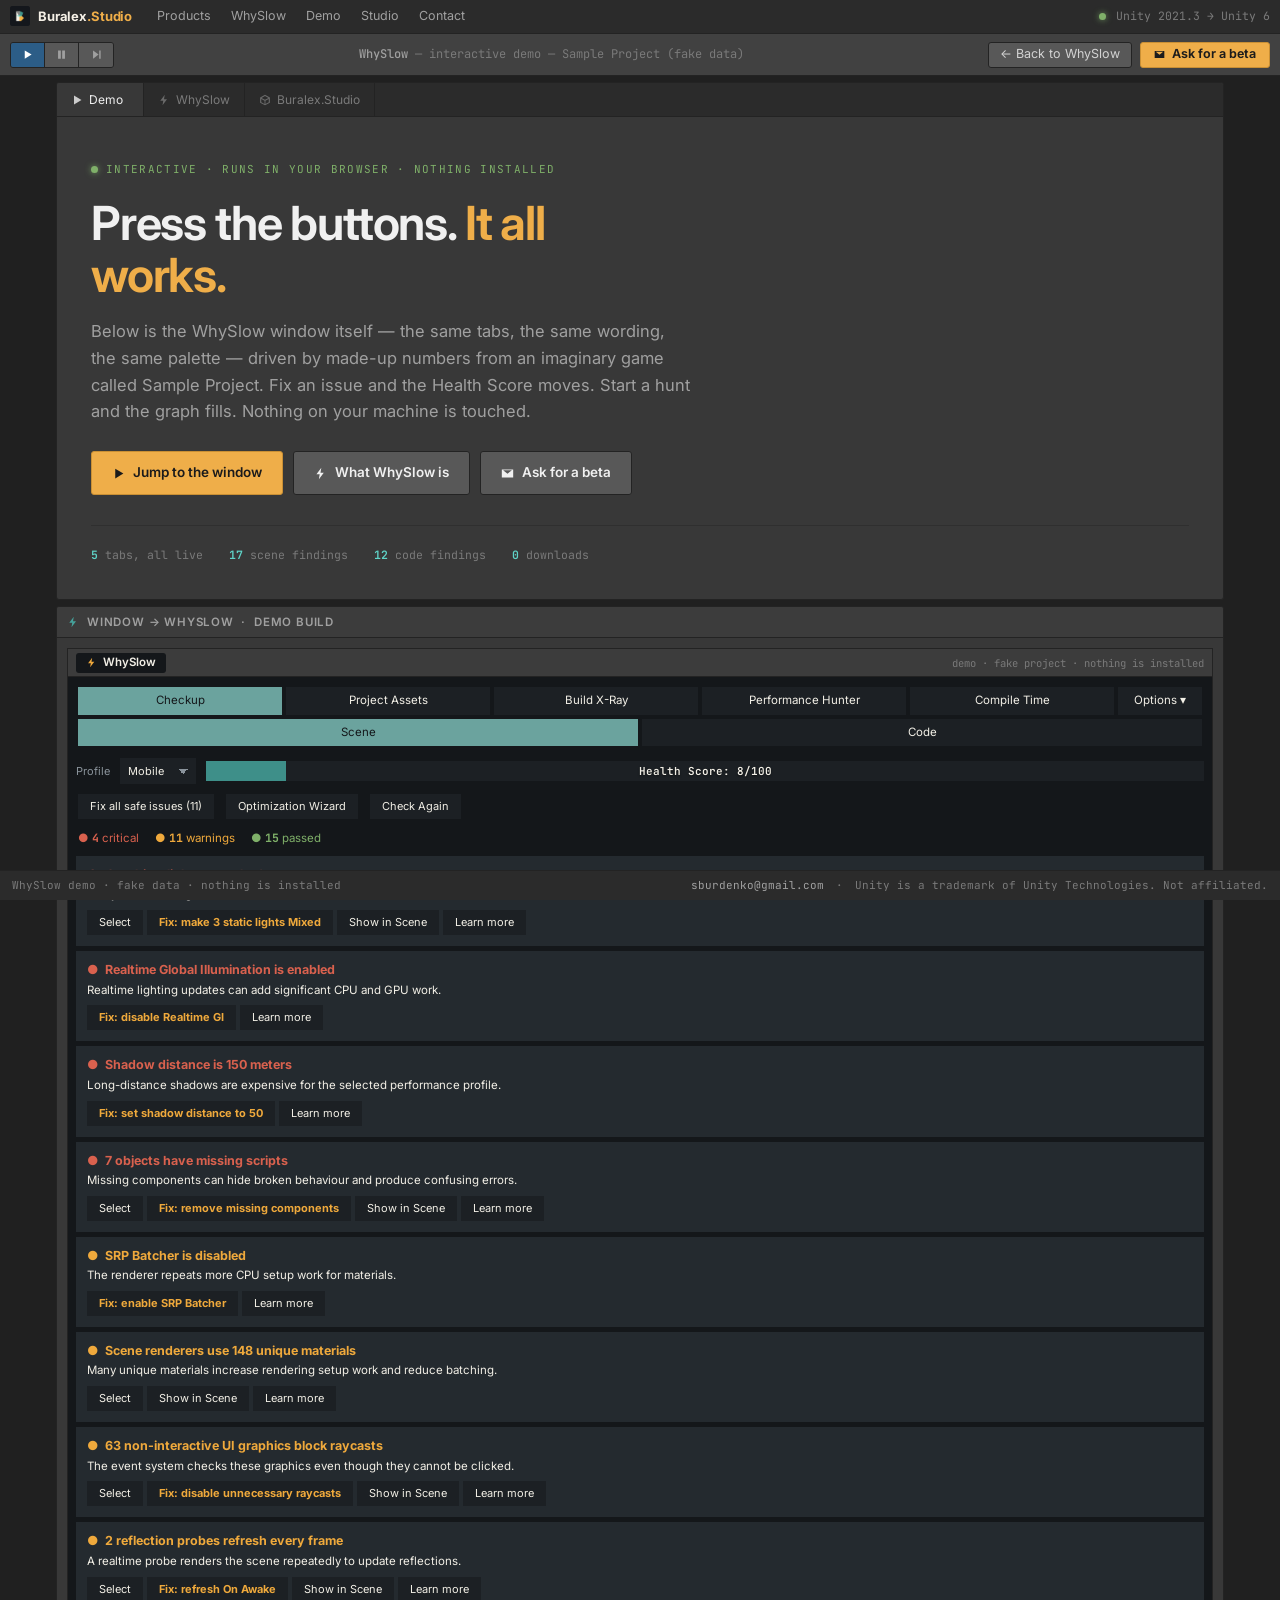
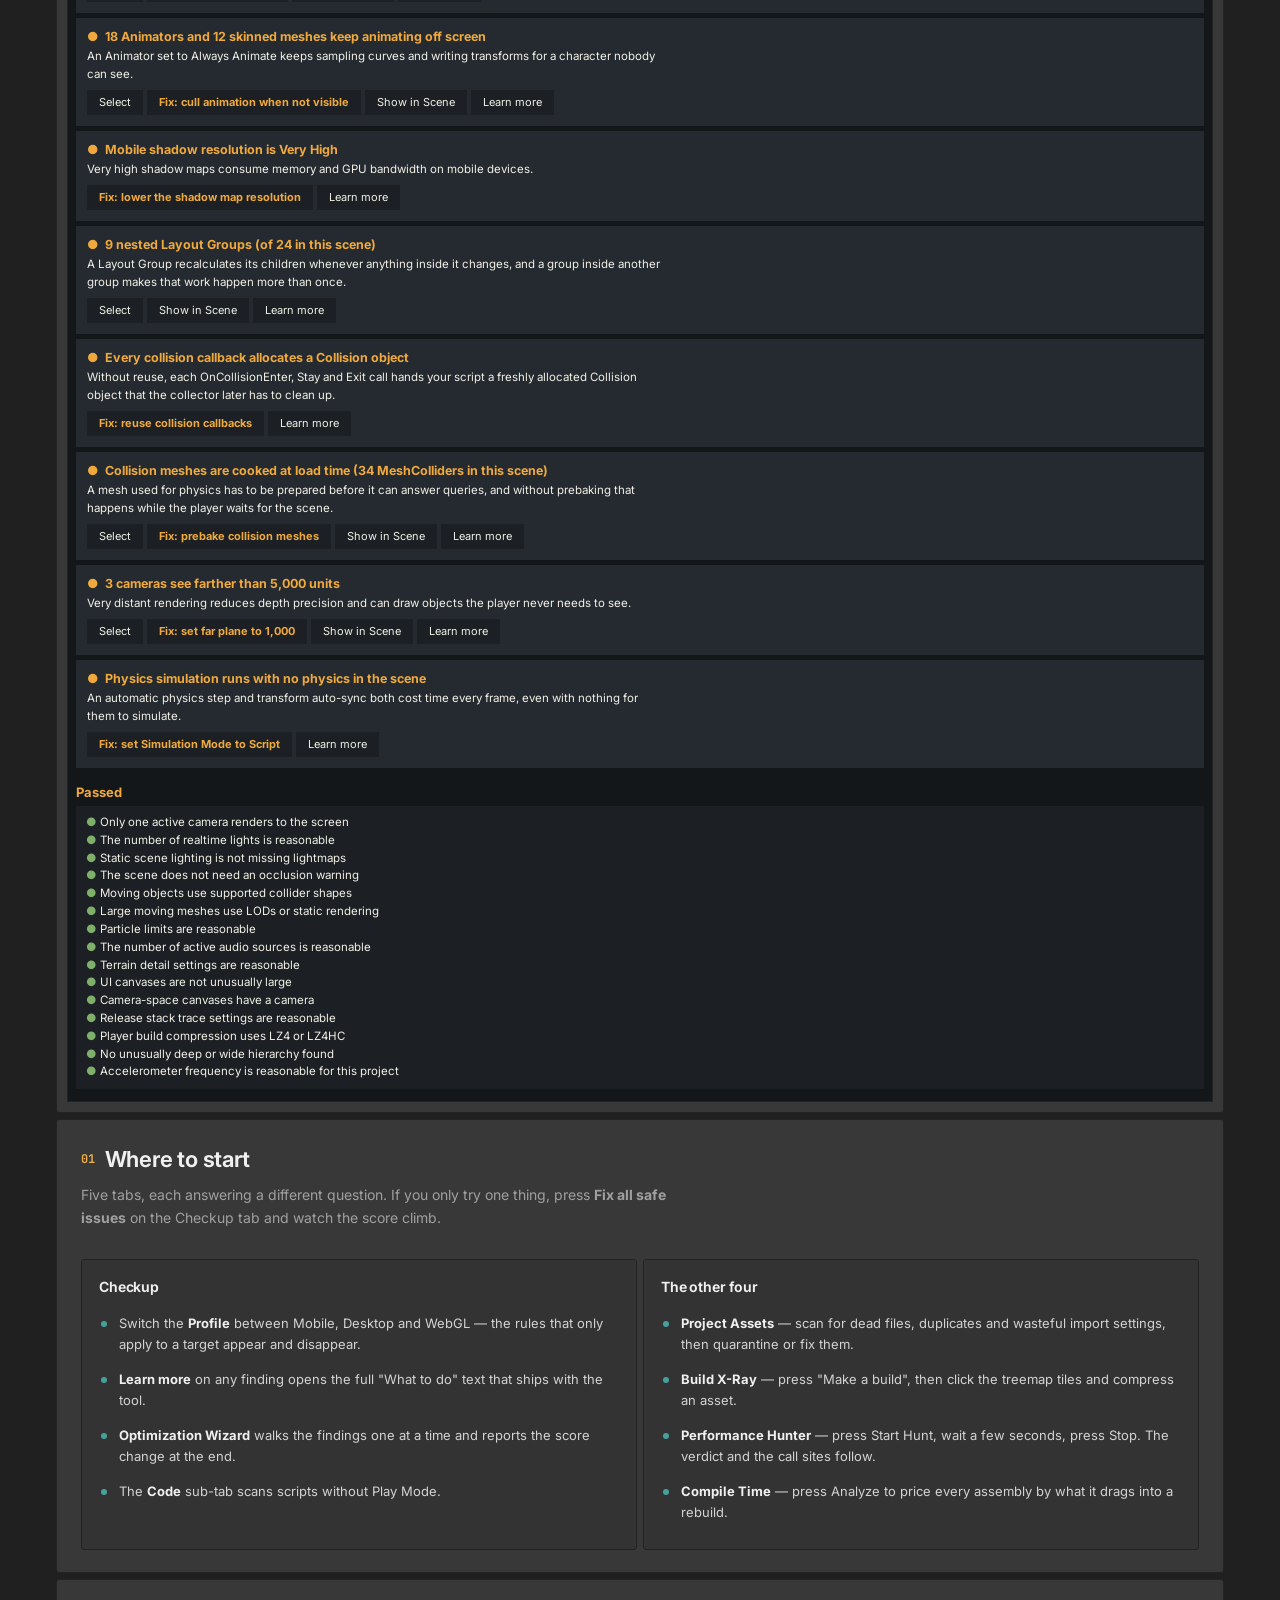
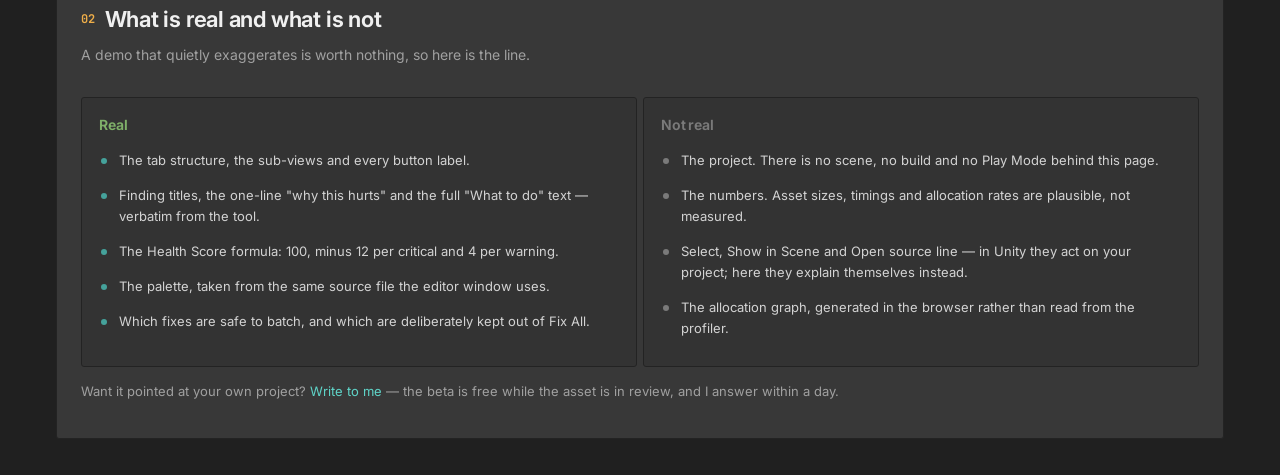
==== demo.html @ 78f45ec6 "feat: interactive WhySlow demo page with fake project data" ====
<!DOCTYPE html>
<html lang="en">
<head>
<meta charset="utf-8">
<meta name="viewport" content="width=device-width, initial-scale=1">
<title>WhySlow — interactive demo | Buralex.Studio</title>
<meta name="description" content="Click through WhySlow in the browser: Checkup, Project Assets, Build X-Ray, Performance Hunter and Compile Time, running on a fake Unity project. No install, no download.">
<meta property="og:title" content="WhySlow — interactive demo">
<meta property="og:description" content="The whole tool, running on fake data in your browser. Press the buttons.">
<meta property="og:image" content="assets/img/buralex-banner-900x600.png">
<link rel="icon" href="assets/img/buralex-logo-200x200.png">
<link rel="preconnect" href="https://fonts.googleapis.com">
<link rel="preconnect" href="https://fonts.gstatic.com" crossorigin>
<link href="https://fonts.googleapis.com/css2?family=Inter:wght@400;500;600;700&family=JetBrains+Mono:wght@400;500;600;700&display=swap" rel="stylesheet">
<link rel="stylesheet" href="assets/css/style.css">
<link rel="stylesheet" href="assets/css/demo.css">
</head>
<body>

<svg style="display:none" aria-hidden="true">
  <symbol id="i-cube" viewBox="0 0 16 16"><path d="M8 1 1.5 4.5v7L8 15l6.5-3.5v-7L8 1zm0 1.7 4.6 2.5L8 7.7 3.4 5.2 8 2.7zM3 6.5l4.4 2.4v4.4L3 10.9V6.5zm5.6 6.8V8.9L13 6.5v4.4l-4.4 2.4z"/></symbol>
  <symbol id="i-folder" viewBox="0 0 16 16"><path d="M1.5 3h4l1.2 1.4H14.5c.3 0 .5.2.5.5v8c0 .3-.2.5-.5.5h-13c-.3 0-.5-.2-.5-.5v-9c0-.3.2-.5.5-.5z"/></symbol>
  <symbol id="i-script" viewBox="0 0 16 16"><path d="M3 1h7l3.5 3.5V15H3V1zm6.5 1v3H12L9.5 2zM5 7h6v1H5V7zm0 2.5h6v1H5v-1zm0 2.5h4v1H5v-1z"/></symbol>
  <symbol id="i-bolt" viewBox="0 0 16 16"><path d="M9 1 3 9h4l-1 6 6-8H8l1-6z"/></symbol>
  <symbol id="i-mail" viewBox="0 0 16 16"><path d="M1 3h14v10H1V3zm1.6 1L8 8.2 13.4 4H2.6z"/></symbol>
  <symbol id="i-play" viewBox="0 0 16 16"><path d="M4 2l10 6-10 6V2z"/></symbol>
  <symbol id="i-pause" viewBox="0 0 16 16"><path d="M3 2h4v12H3V2zm6 0h4v12H9V2z"/></symbol>
  <symbol id="i-step" viewBox="0 0 16 16"><path d="M3 2l8 6-8 6V2zm9 0h2v12h-2V2z"/></symbol>
  <symbol id="i-check" viewBox="0 0 16 16"><path d="M6.2 12.5 1.8 8.1l1.4-1.4 3 3 6.6-6.6 1.4 1.4z"/></symbol>
  <symbol id="i-shield" viewBox="0 0 16 16"><path d="M8 1l6 2.2v4.5c0 3.6-2.5 6.4-6 7.3-3.5-.9-6-3.7-6-7.3V3.2L8 1z"/></symbol>
  <symbol id="i-search" viewBox="0 0 16 16"><path d="M10.6 9.2a5 5 0 1 0-1.4 1.4l3.4 3.4 1.4-1.4-3.4-3.4zM6.5 9.5a3 3 0 1 1 0-6 3 3 0 0 1 0 6z"/></symbol>
  <symbol id="i-clock" viewBox="0 0 16 16"><path d="M8 1a7 7 0 1 0 0 14A7 7 0 0 0 8 1zm.8 3v4.2l3 1.8-.8 1.3L7.2 9V4h1.6z"/></symbol>
</svg>

<div class="menubar">
  <a class="menubar__logo" href="index.html">
    <img src="assets/img/buralex-logo-200x200.png" alt="Buralex Studio logo">
    <b>Buralex<i>.Studio</i></b>
  </a>
  <a class="menubar__item" href="index.html#products">Products</a>
  <a class="menubar__item" href="whyslow.html">WhySlow</a>
  <a class="menubar__item" href="demo.html">Demo</a>
  <a class="menubar__item" href="index.html#studio">Studio</a>
  <a class="menubar__item" href="index.html#contact">Contact</a>
  <div class="menubar__spacer"></div>
  <div class="menubar__right">
    <span class="menubar__dot"></span>
    <span>Unity 2021.3 &rarr; Unity 6</span>
  </div>
</div>

<div class="toolbar">
  <div class="tb-group">
    <span class="tb-btn is-on"><svg><use href="#i-play"/></svg></span>
    <span class="tb-btn"><svg><use href="#i-pause"/></svg></span>
    <span class="tb-btn"><svg><use href="#i-step"/></svg></span>
  </div>
  <div class="toolbar__title"><b>WhySlow</b> — interactive demo — Sample Project (fake data)</div>
  <a class="tb-ghost" href="whyslow.html">&larr; Back to WhySlow</a>
  <a class="tb-cta" href="mailto:sburdenko@gmail.com?subject=WhySlow%20beta"><svg style="width:11px;height:11px;fill:currentColor"><use href="#i-mail"/></svg> Ask for a beta</a>
</div>

<div class="shell shell--wide">
  <main class="col-main">

    <section class="panel" id="top">
      <div class="panel__tabs">
        <span class="tab is-active"><svg><use href="#i-play"/></svg> Demo</span>
        <a class="tab" href="whyslow.html"><svg><use href="#i-bolt"/></svg> WhySlow</a>
        <a class="tab" href="index.html"><svg><use href="#i-cube"/></svg> Buralex.Studio</a>
      </div>
      <div class="hero">
        <div class="hero__eyebrow"><span class="menubar__dot"></span> Interactive · runs in your browser · nothing installed</div>
        <h1>Press the buttons. <span class="hl">It all works.</span></h1>
        <p class="hero__lead">
          Below is the WhySlow window itself — the same tabs, the same wording, the same palette —
          driven by made-up numbers from an imaginary game called Sample Project. Fix an issue and
          the Health Score moves. Start a hunt and the graph fills. Nothing on your machine is touched.
        </p>
        <div class="hero__actions">
          <a class="btn btn--primary" href="#window"><svg><use href="#i-play"/></svg> Jump to the window</a>
          <a class="btn" href="whyslow.html"><svg><use href="#i-bolt"/></svg> What WhySlow is</a>
          <a class="btn" href="mailto:sburdenko@gmail.com?subject=WhySlow%20beta"><svg><use href="#i-mail"/></svg> Ask for a beta</a>
        </div>
        <div class="hero__facts">
          <span><b>5</b> tabs, all live</span>
          <span><b>17</b> scene findings</span>
          <span><b>12</b> code findings</span>
          <span><b>0</b> downloads</span>
        </div>
      </div>
    </section>

    <section class="panel" id="window">
      <div class="panel__head"><svg><use href="#i-bolt"/></svg> Window &rarr; WhySlow &nbsp;·&nbsp; demo build</div>
      <div class="panel__body" style="padding:10px">
        <div class="ws" id="ws-demo"></div>
      </div>
    </section>

    <section class="panel">
      <div class="panel__body" style="padding-bottom:8px">
        <h2 class="sec-title"><span class="num">01</span> Where to start</h2>
        <p class="sec-sub">
          Five tabs, each answering a different question. If you only try one thing, press
          <b>Fix all safe issues</b> on the Checkup tab and watch the score climb.
        </p>
      </div>
      <div class="panel__body" style="padding-top:0">
        <div class="grid grid--2">
          <div class="card">
            <h3 style="margin:0 0 6px;font-size:14px">Checkup</h3>
            <ul class="demo-list">
              <li>Switch the <b>Profile</b> between Mobile, Desktop and WebGL — the rules that only apply to a target appear and disappear.</li>
              <li><b>Learn more</b> on any finding opens the full "What to do" text that ships with the tool.</li>
              <li><b>Optimization Wizard</b> walks the findings one at a time and reports the score change at the end.</li>
              <li>The <b>Code</b> sub-tab scans scripts without Play Mode.</li>
            </ul>
          </div>
          <div class="card">
            <h3 style="margin:0 0 6px;font-size:14px">The other four</h3>
            <ul class="demo-list">
              <li><b>Project Assets</b> — scan for dead files, duplicates and wasteful import settings, then quarantine or fix them.</li>
              <li><b>Build X-Ray</b> — press "Make a build", then click the treemap tiles and compress an asset.</li>
              <li><b>Performance Hunter</b> — press Start Hunt, wait a few seconds, press Stop. The verdict and the call sites follow.</li>
              <li><b>Compile Time</b> — press Analyze to price every assembly by what it drags into a rebuild.</li>
            </ul>
          </div>
        </div>
      </div>
    </section>

    <section class="panel">
      <div class="panel__body" style="padding-bottom:8px">
        <h2 class="sec-title"><span class="num">02</span> What is real and what is not</h2>
        <p class="sec-sub">A demo that quietly exaggerates is worth nothing, so here is the line.</p>
      </div>
      <div class="panel__body" style="padding-top:0">
        <div class="grid grid--2">
          <div class="card">
            <h3 style="margin:0 0 6px;font-size:14px;color:var(--green)">Real</h3>
            <ul class="demo-list">
              <li>The tab structure, the sub-views and every button label.</li>
              <li>Finding titles, the one-line "why this hurts" and the full "What to do" text — verbatim from the tool.</li>
              <li>The Health Score formula: 100, minus 12 per critical and 4 per warning.</li>
              <li>The palette, taken from the same source file the editor window uses.</li>
              <li>Which fixes are safe to batch, and which are deliberately kept out of Fix All.</li>
            </ul>
          </div>
          <div class="card">
            <h3 style="margin:0 0 6px;font-size:14px;color:var(--u-text-mute)">Not real</h3>
            <ul class="demo-list demo-list--dim">
              <li>The project. There is no scene, no build and no Play Mode behind this page.</li>
              <li>The numbers. Asset sizes, timings and allocation rates are plausible, not measured.</li>
              <li>Select, Show in Scene and Open source line — in Unity they act on your project; here they explain themselves instead.</li>
              <li>The allocation graph, generated in the browser rather than read from the profiler.</li>
            </ul>
          </div>
        </div>
        <p class="demo-note">
          Want it pointed at your own project? <a href="mailto:sburdenko@gmail.com?subject=WhySlow%20beta">Write to me</a> —
          the beta is free while the asset is in review, and I answer within a day.
        </p>
      </div>
    </section>

  </main>
</div>

<div class="statusbar">
  <span class="keep">WhySlow demo · fake data · nothing is installed</span>
  <span class="push"><a href="mailto:sburdenko@gmail.com">sburdenko@gmail.com</a></span>
  <span>·</span>
  <span>Unity is a trademark of Unity Technologies. Not affiliated.</span>
</div>

<script src="assets/js/demo-data.js"></script>
<script src="assets/js/demo.js"></script>
</body>
</html>
---- assets/css/style.css ----
/* Buralex.Studio — Unity Editor styled site */

:root {
  /* Unity dark skin */
  --u-window: #383838;
  --u-panel: #3b3b3b;
  --u-panel-alt: #333333;
  --u-header: #3c3c3c;
  --u-bar: #414141;
  --u-dark: #2b2b2b;
  --u-darker: #202020;
  --u-line: #232323;
  --u-line-soft: #2f2f2f;
  --u-btn: #585858;
  --u-btn-hover: #676767;
  --u-hover: #4a4a4a;
  --u-sel: #2c5d87;
  --u-sel-soft: #274b6b;

  --u-text: #d3d3d3;
  --u-text-strong: #f0f0f0;
  --u-text-dim: #a0a0a0;
  --u-text-mute: #7a7a7a;

  /* Buralex brand */
  --amber: #efae49;
  --amber-dim: #c98f34;
  --teal: #45a29b;
  --teal-light: #5fd4c8;
  --cream: #f5f0e6;
  --green: #7fb069;
  --red: #d9584a;

  --sans: "Inter", -apple-system, BlinkMacSystemFont, "Segoe UI", Roboto, Helvetica, Arial, sans-serif;
  --mono: "JetBrains Mono", "SF Mono", ui-monospace, Menlo, Consolas, monospace;

  --menubar-h: 34px;
  --toolbar-h: 42px;
  --status-h: 30px;
  --radius: 3px;
}

* { box-sizing: border-box; }

html { scroll-behavior: smooth; scroll-padding-top: calc(var(--menubar-h) + var(--toolbar-h) + 46px); }

body {
  margin: 0;
  background: var(--u-darker);
  color: var(--u-text);
  font-family: var(--sans);
  font-size: 14px;
  line-height: 1.62;
  -webkit-font-smoothing: antialiased;
  padding-bottom: var(--status-h);
}

a { color: var(--teal-light); text-decoration: none; }
a:hover { color: var(--amber); }

h1, h2, h3, h4 { color: var(--u-text-strong); font-weight: 650; letter-spacing: -0.01em; margin: 0; }
p { margin: 0 0 14px; }
ul { margin: 0 0 14px; padding-left: 20px; }
li { margin-bottom: 6px; }
code, .mono { font-family: var(--mono); }

::selection { background: var(--u-sel); color: #fff; }

/* ---------------------------------------------------------------- menu bar */
.menubar {
  position: sticky; top: 0; z-index: 60;
  height: var(--menubar-h);
  display: flex; align-items: center; gap: 2px;
  padding: 0 10px;
  background: var(--u-dark);
  border-bottom: 1px solid var(--u-line);
}
.menubar__logo { display: flex; align-items: center; gap: 8px; margin-right: 14px; }
.menubar__logo img { width: 20px; height: 20px; display: block; border-radius: 2px; }
.menubar__logo b { color: var(--cream); font-size: 13px; font-weight: 700; letter-spacing: -0.01em; }
.menubar__logo b i { color: var(--amber); font-style: normal; }

.menubar__item {
  font-size: 12.5px; color: var(--u-text-dim);
  padding: 4px 9px; border-radius: var(--radius);
  white-space: nowrap;
}
.menubar__item:hover { background: var(--u-sel); color: #fff; }
.menubar__spacer { flex: 1; }
.menubar__right { display: flex; align-items: center; gap: 10px; font-size: 11.5px; color: var(--u-text-mute); font-family: var(--mono); }
.menubar__dot { width: 7px; height: 7px; border-radius: 50%; background: var(--green); box-shadow: 0 0 6px rgba(127,176,105,.8); }

/* ---------------------------------------------------------------- toolbar */
.toolbar {
  position: sticky; top: var(--menubar-h); z-index: 59;
  height: var(--toolbar-h);
  display: flex; align-items: center; gap: 8px;
  padding: 0 10px;
  background: var(--u-bar);
  border-bottom: 1px solid var(--u-line);
}
.tb-group { display: flex; border: 1px solid var(--u-line); border-radius: var(--radius); overflow: hidden; }
.tb-btn {
  width: 34px; height: 24px;
  display: grid; place-items: center;
  background: var(--u-btn); color: var(--u-text-dim);
  border-right: 1px solid var(--u-line);
  cursor: default;
}
.tb-btn:last-child { border-right: 0; }
.tb-btn.is-on { background: var(--u-sel); color: #fff; }
.tb-btn svg { width: 11px; height: 11px; fill: currentColor; }

.toolbar__title {
  flex: 1; text-align: center;
  font-family: var(--mono); font-size: 12px; color: var(--u-text-mute);
  overflow: hidden; text-overflow: ellipsis; white-space: nowrap;
}
.toolbar__title b { color: var(--u-text-dim); font-weight: 500; }

.tb-cta {
  display: inline-flex; align-items: center; gap: 7px;
  height: 26px; padding: 0 13px;
  background: var(--amber); color: #1c1c1c;
  border: 1px solid var(--amber-dim); border-radius: var(--radius);
  font-size: 12.5px; font-weight: 650;
}
.tb-cta:hover { background: #f7bd60; color: #1c1c1c; }
.tb-ghost {
  display: inline-flex; align-items: center; height: 26px; padding: 0 11px;
  background: var(--u-btn); border: 1px solid var(--u-line); border-radius: var(--radius);
  color: var(--u-text); font-size: 12.5px;
}
.tb-ghost:hover { background: var(--u-btn-hover); color: #fff; }

/* ---------------------------------------------------------------- layout */
.shell {
  display: grid;
  grid-template-columns: 232px minmax(0, 1fr) 300px;
  gap: 6px;
  padding: 6px;
  max-width: 1680px; margin: 0 auto;
  align-items: start;
}
.col-nav { position: sticky; top: calc(var(--menubar-h) + var(--toolbar-h) + 6px); display: flex; flex-direction: column; gap: 6px; }
.col-main { display: flex; flex-direction: column; gap: 6px; min-width: 0; }
.col-side { position: sticky; top: calc(var(--menubar-h) + var(--toolbar-h) + 6px); display: flex; flex-direction: column; gap: 6px; }

/* ---------------------------------------------------------------- panel */
.panel {
  background: var(--u-window);
  border: 1px solid var(--u-line);
  border-radius: var(--radius);
  overflow: hidden;
}
.panel__tabs {
  display: flex; align-items: stretch;
  background: var(--u-dark);
  border-bottom: 1px solid var(--u-line);
  overflow-x: auto; scrollbar-width: none;
}
.panel__tabs::-webkit-scrollbar { display: none; }
.tab {
  display: inline-flex; align-items: center; gap: 6px;
  padding: 7px 14px;
  font-size: 12px; color: var(--u-text-mute);
  border-right: 1px solid var(--u-line);
  white-space: nowrap;
}
.tab svg { width: 12px; height: 12px; fill: currentColor; opacity: .8; }
.tab:hover { color: var(--u-text); }
.tab.is-active { background: var(--u-window); color: var(--u-text-strong); }
.tab.is-active::after { content: ""; }
.panel__body { padding: 22px 24px; }
.panel__body--flush { padding: 0; }

.panel__head {
  display: flex; align-items: center; gap: 8px;
  padding: 6px 10px;
  background: var(--u-header);
  border-bottom: 1px solid var(--u-line);
  font-size: 11.5px; font-weight: 600; color: var(--u-text-dim);
  text-transform: uppercase; letter-spacing: .07em;
}
.panel__head svg { width: 12px; height: 12px; fill: var(--teal); }

/* section header inside body */
.sec-title {
  display: flex; align-items: center; gap: 10px;
  margin: 0 0 6px;
  font-size: 22px;
}
.sec-title .num { font-family: var(--mono); font-size: 12px; color: var(--amber); }
.sec-sub { color: var(--u-text-dim); max-width: 68ch; margin-bottom: 22px; }

/* foldout */
.foldout {
  display: flex; align-items: center; gap: 7px;
  padding: 5px 10px;
  background: var(--u-header);
  border: 1px solid var(--u-line);
  border-radius: var(--radius);
  font-size: 12px; font-weight: 600; color: var(--u-text);
  margin-bottom: 10px;
}
.foldout .arrow { color: var(--u-text-mute); font-size: 9px; }

/* ---------------------------------------------------------------- hierarchy nav */
.tree { padding: 6px 0; font-size: 12.5px; }
.tree__row {
  display: flex; align-items: center; gap: 7px;
  padding: 4px 10px 4px 12px;
  color: var(--u-text-dim);
  cursor: pointer;
}
.tree__row:hover { background: var(--u-hover); color: var(--u-text-strong); }
.tree__row.is-active { background: var(--u-sel); color: #fff; }
.tree__row.is-child { padding-left: 28px; }
.tree__row svg { width: 12px; height: 12px; fill: currentColor; opacity: .85; flex: none; }
.tree__row .badge { margin-left: auto; }
.tree__label-group {
  padding: 12px 12px 5px;
  font-family: var(--mono); font-size: 10.5px; letter-spacing: .1em;
  color: var(--u-text-mute); text-transform: uppercase;
}

.badge {
  font-family: var(--mono); font-size: 9.5px; font-weight: 600;
  padding: 1px 6px; border-radius: 9px;
  border: 1px solid currentColor;
  letter-spacing: .04em;
}
.badge--live { color: var(--green); }
.badge--soon { color: var(--u-text-mute); }
.badge--wip { color: var(--amber); }

/* ---------------------------------------------------------------- hero */
.hero { padding: 40px 34px 34px; }
.hero__eyebrow {
  display: inline-flex; align-items: center; gap: 8px;
  font-family: var(--mono); font-size: 11px; letter-spacing: .12em; text-transform: uppercase;
  color: var(--green); margin-bottom: 18px;
}
.hero h1 {
  font-size: clamp(28px, 4.4vw, 47px);
  line-height: 1.1; letter-spacing: -0.025em;
  margin-bottom: 18px; max-width: 17ch;
}
.hero h1 .hl { color: var(--amber); }
.hero__lead { font-size: 16.5px; color: var(--u-text-dim); max-width: 60ch; margin-bottom: 26px; }
.hero__actions { display: flex; flex-wrap: wrap; gap: 10px; margin-bottom: 30px; }

.btn {
  display: inline-flex; align-items: center; gap: 8px;
  padding: 10px 20px;
  border-radius: var(--radius);
  font-size: 13.5px; font-weight: 600;
  border: 1px solid var(--u-line);
  background: var(--u-btn); color: var(--u-text-strong);
}
.btn:hover { background: var(--u-btn-hover); color: #fff; }
.btn svg { width: 13px; height: 13px; fill: currentColor; }
.btn--primary { background: var(--amber); border-color: var(--amber-dim); color: #1b1b1b; }
.btn--primary:hover { background: #f7bd60; color: #1b1b1b; }
.btn--teal { background: var(--teal); border-color: #2f7c76; color: #06231f; }
.btn--teal:hover { background: var(--teal-light); color: #06231f; }

.hero__facts {
  display: flex; flex-wrap: wrap; gap: 8px 26px;
  padding-top: 20px; border-top: 1px solid var(--u-line-soft);
  font-family: var(--mono); font-size: 11.5px; color: var(--u-text-mute);
}
.hero__facts span b { color: var(--teal-light); font-weight: 600; }

/* ---------------------------------------------------------------- mock editor window */
.mock {
  background: var(--u-window);
  border: 1px solid var(--u-line);
  border-radius: var(--radius);
  font-size: 12px;
  overflow: hidden;
  box-shadow: 0 10px 34px rgba(0,0,0,.45);
}
.mock__bar {
  display: flex; align-items: center; gap: 6px;
  padding: 5px 9px; background: var(--u-dark);
  border-bottom: 1px solid var(--u-line);
  font-size: 11.5px; color: var(--u-text-dim);
}
.mock__tabs { display: flex; background: var(--u-dark); border-bottom: 1px solid var(--u-line); }
.mock__tab { padding: 6px 13px; font-size: 11.5px; color: var(--u-text-mute); border-right: 1px solid var(--u-line); }
.mock__tab.on { background: var(--u-window); color: var(--u-text-strong); }
.mock__body { padding: 14px; }

.score { display: flex; align-items: center; gap: 12px; margin-bottom: 12px; }
.score__bar { flex: 1; height: 12px; background: var(--u-darker); border: 1px solid var(--u-line); border-radius: 2px; overflow: hidden; }
.score__fill { height: 100%; width: 68%; background: linear-gradient(90deg, var(--red), var(--amber)); }
.score__val { font-family: var(--mono); font-size: 13px; color: var(--amber); font-weight: 700; }
.score__label { font-size: 11.5px; color: var(--u-text-dim); }

.tally { display: flex; gap: 16px; font-family: var(--mono); font-size: 11px; padding-bottom: 12px; border-bottom: 1px solid var(--u-line-soft); margin-bottom: 12px; }
.tally i { font-style: normal; }
.dot { display: inline-block; width: 8px; height: 8px; border-radius: 50%; margin-right: 6px; vertical-align: 0px; }
.dot--red { background: var(--red); }
.dot--amber { background: var(--amber); }
.dot--green { background: var(--green); }

.issue { padding: 9px 10px; border: 1px solid var(--u-line); border-radius: var(--radius); background: var(--u-panel-alt); margin-bottom: 8px; }
.issue__title { color: var(--u-text-strong); font-weight: 600; font-size: 12.5px; margin-bottom: 3px; }
.issue__why { color: var(--u-text-mute); font-size: 11.5px; margin-bottom: 8px; }
.issue__btns { display: flex; flex-wrap: wrap; gap: 5px; }
.mini {
  font-size: 10.5px; font-family: var(--mono);
  padding: 3px 9px; border-radius: 2px;
  background: var(--u-btn); border: 1px solid var(--u-line); color: var(--u-text);
}
.mini--fix { background: var(--teal); border-color: #2f7c76; color: #06231f; font-weight: 600; }

/* treemap mock */
.treemap { display: grid; grid-template-columns: repeat(6, 1fr); grid-auto-rows: 30px; gap: 3px; margin-top: 4px; }
.treemap div { border-radius: 2px; font-family: var(--mono); font-size: 9px; color: rgba(0,0,0,.62); padding: 3px 5px; overflow: hidden; font-weight: 600; }

/* ---------------------------------------------------------------- cards */
.grid { display: grid; gap: 6px; }
.grid--2 { grid-template-columns: repeat(2, minmax(0, 1fr)); }
.grid--3 { grid-template-columns: repeat(3, minmax(0, 1fr)); }

.card {
  background: var(--u-panel-alt);
  border: 1px solid var(--u-line);
  border-radius: var(--radius);
  padding: 16px 17px;
}
.card h3 { font-size: 14.5px; margin-bottom: 7px; display: flex; align-items: center; gap: 8px; }
.card h3 svg { width: 14px; height: 14px; fill: var(--teal-light); flex: none; }
.card p { font-size: 12.8px; color: var(--u-text-dim); margin: 0; }

/* product row */
.product { display: grid; grid-template-columns: 60px minmax(0,1fr) auto; gap: 16px; align-items: start; padding: 18px 20px; border-bottom: 1px solid var(--u-line-soft); }
.product:last-child { border-bottom: 0; }
.product__icon {
  width: 60px; height: 60px; border-radius: 8px;
  display: grid; place-items: center;
  background: var(--u-darker); border: 1px solid var(--u-line);
  font-family: var(--mono); font-weight: 700; font-size: 20px;
}
.product__title { display: flex; align-items: center; gap: 10px; flex-wrap: wrap; font-size: 17px; margin-bottom: 4px; }
.product__tag { font-size: 12.8px; color: var(--u-text-dim); margin-bottom: 10px; }
.product__meta { display: flex; flex-wrap: wrap; gap: 6px; }
.chip {
  font-family: var(--mono); font-size: 10.5px;
  padding: 2px 8px; border-radius: 2px;
  background: var(--u-window); border: 1px solid var(--u-line); color: var(--u-text-mute);
}
.product__cta { display: flex; flex-direction: column; gap: 6px; align-items: stretch; }

/* ---------------------------------------------------------------- inspector */
.insp { padding: 0 0 10px; }
.insp__obj { display: flex; align-items: center; gap: 10px; padding: 12px; border-bottom: 1px solid var(--u-line); }
.insp__obj img { width: 42px; height: 42px; border-radius: 4px; border: 1px solid var(--u-line); }
.insp__obj b { display: block; color: var(--u-text-strong); font-size: 13px; }
.insp__obj span { font-size: 11px; color: var(--u-text-mute); font-family: var(--mono); }

.prop { display: grid; grid-template-columns: 96px minmax(0,1fr); gap: 8px; align-items: baseline; padding: 4px 12px; font-size: 12px; }
.prop:hover { background: rgba(255,255,255,.028); }
.prop dt { color: var(--u-text-mute); }
.prop dd { margin: 0; color: var(--u-text); font-family: var(--mono); font-size: 11.5px; overflow-wrap: anywhere; }
.prop dd a { color: var(--teal-light); }

.insp__group { padding: 9px 12px 4px; font-size: 11px; font-weight: 700; letter-spacing: .08em; text-transform: uppercase; color: var(--u-text-mute); border-top: 1px solid var(--u-line-soft); margin-top: 8px; }

.addcomp { margin: 12px; }
.addcomp .btn { width: 100%; justify-content: center; }

/* ---------------------------------------------------------------- timeline */
.tl { border-left: 1px solid var(--u-line); margin-left: 6px; padding-left: 20px; }
.tl__item { position: relative; padding-bottom: 20px; }
.tl__item:last-child { padding-bottom: 0; }
.tl__item::before {
  content: ""; position: absolute; left: -26px; top: 6px;
  width: 9px; height: 9px; border-radius: 50%;
  background: var(--u-window); border: 2px solid var(--teal);
}
.tl__item.is-now::before { background: var(--amber); border-color: var(--amber); }
.tl__when { font-family: var(--mono); font-size: 11px; color: var(--amber); }
.tl__what { color: var(--u-text-strong); font-weight: 600; font-size: 13.5px; }
.tl__where { font-size: 12.5px; color: var(--u-text-dim); }

/* ---------------------------------------------------------------- console / footer */
.console { border-top: 1px solid var(--u-line); }
.console__log { padding: 10px 14px; border-bottom: 1px solid var(--u-line-soft); font-family: var(--mono); font-size: 11.5px; color: var(--u-text-dim); display: flex; gap: 10px; }
.console__log:last-child { border-bottom: 0; }
.console__log .lvl { flex: none; }
.lvl--i { color: var(--teal-light); }
.lvl--w { color: var(--amber); }
.lvl--o { color: var(--green); }

.statusbar {
  position: fixed; left: 0; right: 0; bottom: 0; z-index: 70;
  height: var(--status-h);
  display: flex; align-items: center; gap: 12px;
  padding: 0 12px;
  background: var(--u-dark);
  border-top: 1px solid var(--u-line);
  font-family: var(--mono); font-size: 11px; color: var(--u-text-mute);
}
.statusbar span { white-space: nowrap; overflow: hidden; text-overflow: ellipsis; }
.statusbar .push { margin-left: auto; }
.statusbar a { color: var(--u-text-dim); }
.statusbar a:hover { color: var(--amber); }

/* ---------------------------------------------------------------- contact */
.contact-grid { display: grid; grid-template-columns: repeat(2, minmax(0,1fr)); gap: 6px; }
.contact-card { background: var(--u-panel-alt); border: 1px solid var(--u-line); border-radius: var(--radius); padding: 16px 17px; }
.contact-card .k { font-family: var(--mono); font-size: 10.5px; text-transform: uppercase; letter-spacing: .1em; color: var(--u-text-mute); margin-bottom: 6px; }
.contact-card .v { font-size: 15px; color: var(--u-text-strong); font-weight: 600; overflow-wrap: anywhere; }
.contact-card .n { font-size: 12px; color: var(--u-text-dim); margin-top: 4px; }

.callout {
  display: flex; gap: 12px; align-items: flex-start;
  background: rgba(69,162,155,.08);
  border: 1px solid rgba(69,162,155,.35);
  border-left: 3px solid var(--teal);
  border-radius: var(--radius);
  padding: 13px 15px; font-size: 13px; color: var(--u-text);
}
.callout svg { width: 15px; height: 15px; fill: var(--teal-light); flex: none; margin-top: 3px; }

/* ---------------------------------------------------------------- responsive */
@media (max-width: 1180px) {
  .shell { grid-template-columns: 200px minmax(0,1fr); }
  .col-side { display: none; }
}
@media (max-width: 860px) {
  .shell { grid-template-columns: minmax(0,1fr); padding: 5px; }
  .col-nav { display: none; position: static; }
  .hero { padding: 30px 20px 26px; }
  .panel__body { padding: 20px 18px; }
  .grid--2, .grid--3, .contact-grid { grid-template-columns: minmax(0,1fr); }
  .product { grid-template-columns: 44px minmax(0,1fr); }
  .product__icon { width: 44px; height: 44px; font-size: 16px; }
  .product__cta { grid-column: 1 / -1; flex-direction: row; flex-wrap: wrap; }
  .toolbar__title { display: none; }
  .treemap { grid-template-columns: repeat(4, 1fr); }
}
@media (max-width: 560px) {
  .menubar__item { padding: 4px 6px; font-size: 11.5px; }
  .menubar__right { display: none; }
  .statusbar span:not(.keep) { display: none; }
}

/* ---------------------------------------------------------------- overflow guards */
.menubar { overflow-x: auto; scrollbar-width: none; }
.menubar::-webkit-scrollbar { display: none; }
.menubar > * { flex: none; }
.menubar__spacer { flex: 1 0 auto; }
.mock__tabs { overflow-x: auto; scrollbar-width: none; }
.mock__tabs::-webkit-scrollbar { display: none; }
.mock__tab { white-space: nowrap; flex: none; }
.toolbar > * { flex: none; }
.toolbar__title { flex: 1 1 auto; }
.tb-cta, .tb-ghost { white-space: nowrap; }
.statusbar { overflow: hidden; }

@media (max-width: 860px) {
  html, body { overflow-x: hidden; }
  .toolbar { overflow-x: auto; scrollbar-width: none; }
  .toolbar::-webkit-scrollbar { display: none; }
  .tb-group { display: none; }
}
@media (max-width: 560px) {
  .tb-ghost { display: none; }
  .menubar__logo { margin-right: 8px; }
}
---- assets/css/demo.css ----
/* WhySlow interactive demo — palette taken verbatim from Editor/Core/WhySlowTheme.cs */

.shell--wide { grid-template-columns: minmax(0, 1fr); max-width: 1180px; }

.ws {
  --bg: #14171a;
  --surface: #1c2024;
  --raised: #242a2f;
  --raised-2: #2b3237;
  --cream: #f2efe6;
  --muted: #8a939b;
  --teal: #3e8f89;
  --teal-on: #5aa5a0;
  --cyan: #5fd8cd;
  --amber: #efa93c;
  --green: #7fb069;
  --critical: #d9614e;

  background: var(--bg);
  color: var(--cream);
  border: 1px solid var(--u-line);
  font-size: 12.5px;
  line-height: 1.55;
  position: relative;
}

/* ---------- window chrome ---------- */

.ws__titlebar {
  display: flex; align-items: center; gap: 8px;
  height: 28px; padding: 0 8px;
  background: var(--u-header);
  border-bottom: 1px solid var(--u-line);
  font-size: 11.5px; color: var(--u-text-dim);
}
.ws__titletab {
  display: flex; align-items: center; gap: 6px;
  padding: 0 10px; height: 20px; border-radius: 3px;
  background: var(--bg); color: var(--cream); font-weight: 600;
}
.ws__titletab svg { width: 11px; height: 11px; fill: var(--amber); }
.ws__titlebar .ws__spacer { flex: 1; }
.ws__hint { font-family: var(--mono); font-size: 10.5px; color: var(--u-text-mute); }

.ws__body { padding: 8px; }

/* ---------- tab bars (GUILayout.Toolbar + WhySlowTheme.FlatButton) ---------- */

.ws-tabs { display: flex; gap: 0; background: var(--bg); }
.ws-tabs--sub { margin-bottom: 8px; }
.ws-tab {
  flex: 1 1 0; min-width: 0;
  appearance: none; border: 0; cursor: pointer;
  font-family: var(--sans); font-size: 11.5px; line-height: 1;
  padding: 8px 6px; margin: 2px;
  background: var(--surface); color: var(--cream);
  overflow: hidden; text-overflow: ellipsis; white-space: nowrap;
  transition: background .1s, color .1s;
}
.ws-tab:hover { background: var(--raised); color: var(--cyan); }
.ws-tab.is-on { background: #6ba39e; color: var(--bg); }
.ws-tab.is-on:hover { background: #7db2ad; color: var(--bg); }
.ws-tab--fixed { flex: 0 0 84px; }

/* ---------- buttons ---------- */

.ws-btn {
  appearance: none; border: 0; cursor: pointer;
  font-family: var(--sans); font-size: 11px; line-height: 1;
  padding: 7px 12px; margin: 2px;
  background: var(--surface); color: var(--cream);
  transition: background .1s, color .1s;
}
.ws-btn:hover { background: var(--raised); color: var(--cyan); }
.ws-btn:active { background: var(--teal); color: var(--bg); }
.ws-btn[disabled] { opacity: .4; cursor: not-allowed; }
.ws-btn[disabled]:hover { background: var(--surface); color: var(--cream); }

.ws-btn--primary { background: var(--amber); color: var(--bg); font-weight: 700; }
.ws-btn--primary:hover { background: #f2b757; color: var(--bg); }
.ws-btn--primary:active { background: #cb902f; color: var(--bg); }

.ws-btn--accent { color: var(--amber); font-weight: 700; }
.ws-btn--accent:hover { background: var(--raised); color: #f3bb62; }
.ws-btn--accent:active { background: var(--amber); color: var(--bg); }

.ws-row-btns { display: flex; flex-wrap: wrap; gap: 0; margin: 4px -2px 0; }

/* ---------- generic pieces ---------- */

.ws-title { color: var(--amber); font-weight: 700; font-size: 13px; margin: 14px 0 2px; }
.ws-title:first-child { margin-top: 2px; }
.ws-muted { color: var(--muted); font-size: 11px; }
.ws-desc { color: var(--muted); font-size: 11.5px; margin: 2px 0 8px; max-width: 78ch; }
.ws-mono { font-family: var(--mono); }

.ws-card { background: var(--raised); padding: 8px 10px; margin: 4px 0; }
.ws-card--flat { background: var(--surface); }

.ws-bar {
  display: flex; align-items: center; gap: 8px;
  flex-wrap: wrap; margin: 6px 0;
}

.ws-select {
  appearance: none;
  background: var(--surface) ; color: var(--cream);
  border: 0; padding: 6px 24px 6px 8px; margin: 2px;
  font-family: var(--sans); font-size: 11px; cursor: pointer;
  background-image: linear-gradient(45deg, transparent 50%, var(--muted) 50%), linear-gradient(135deg, var(--muted) 50%, transparent 50%);
  background-position: calc(100% - 13px) 50%, calc(100% - 8px) 50%;
  background-size: 5px 5px, 5px 5px;
  background-repeat: no-repeat;
}

/* health score progress bar (EditorGUI.ProgressBar) */
.ws-score {
  position: relative; flex: 1 1 200px; min-width: 160px; height: 20px;
  background: var(--surface); overflow: hidden;
}
.ws-score__fill { position: absolute; inset: 0 auto 0 0; background: var(--teal); transition: width .5s cubic-bezier(.2,.7,.3,1); }
.ws-score__label {
  position: relative; display: flex; align-items: center; justify-content: center;
  height: 100%; font-size: 11px; font-weight: 600; font-family: var(--mono);
  text-shadow: 0 1px 2px rgba(0,0,0,.6);
}

.ws-summary { display: flex; gap: 16px; flex-wrap: wrap; margin: 8px 2px; font-size: 11.5px; }
.ws-summary b { font-family: var(--mono); }
.dot-crit { color: var(--critical); }
.dot-warn { color: var(--amber); }
.dot-pass { color: var(--green); }

/* ---------- issue card ---------- */

.ws-issue { background: var(--raised); padding: 9px 11px; margin-bottom: 5px; }
.ws-issue__title { font-weight: 700; font-size: 12.5px; display: flex; gap: 7px; align-items: baseline; }
.ws-issue--crit .ws-issue__title { color: var(--critical); }
.ws-issue--warn .ws-issue__title { color: var(--amber); }
.ws-issue--pass .ws-issue__title { color: var(--green); }
.ws-issue__why { color: var(--cream); font-size: 11.5px; margin-top: 2px; max-width: 82ch; }
.ws-issue__more { margin-top: 8px; border-top: 1px solid rgba(255,255,255,.07); padding-top: 8px; }
.ws-issue__more h5 { margin: 0 0 4px; font-size: 11px; color: var(--cream); text-transform: none; }
.ws-issue__more p { margin: 0 0 6px; font-size: 11.5px; color: var(--cream); white-space: pre-line; max-width: 82ch; }
.ws-issue.is-fixed { opacity: .96; }

.ws-empty {
  background: var(--raised); padding: 28px 20px; text-align: center; margin: 6px 0;
}
.ws-empty h4 { margin: 0 0 6px; color: var(--amber); font-size: 14px; }
.ws-empty p { margin: 0 auto 14px; color: var(--muted); font-size: 12px; max-width: 60ch; }

/* ---------- treemap ---------- */

.ws-treemap {
  position: relative; width: 100%; height: 260px;
  background: var(--surface); margin: 4px 0 6px;
}
.ws-tile {
  position: absolute; border: 1px solid var(--bg); cursor: pointer;
  padding: 6px 8px; overflow: hidden; color: #10131500;
  transition: filter .12s;
}
.ws-tile:hover { filter: brightness(1.18); }
.ws-tile.is-on { outline: 2px solid var(--cyan); outline-offset: -2px; z-index: 2; }
.ws-tile__name { font-size: 11px; font-weight: 700; color: rgba(10,14,16,.92); white-space: nowrap; }
.ws-tile__meta { font-size: 10px; color: rgba(10,14,16,.72); font-family: var(--mono); white-space: nowrap; }

/* ---------- table ---------- */

.ws-table { width: 100%; border-collapse: collapse; font-size: 11.5px; }
.ws-table th {
  text-align: left; font-weight: 600; color: var(--muted); font-size: 10.5px;
  text-transform: uppercase; letter-spacing: .05em;
  padding: 5px 8px; border-bottom: 1px solid rgba(255,255,255,.09);
}
.ws-table td { padding: 5px 8px; border-bottom: 1px solid rgba(255,255,255,.045); vertical-align: middle; }
.ws-table tr:hover td { background: var(--raised); }
.ws-table .num { text-align: right; font-family: var(--mono); white-space: nowrap; }
.ws-table .act { text-align: right; white-space: nowrap; width: 1%; }
.ws-scroll { overflow-x: auto; }
.ws-applied { color: var(--green); font-size: 10.5px; font-family: var(--mono); }

/* ---------- sparkline / hunter ---------- */

.ws-graph {
  position: relative; height: 120px; background: var(--surface);
  display: flex; align-items: flex-end; gap: 1px; padding: 6px; overflow: hidden;
}
.ws-graph__bar { flex: 0 0 4px; background: var(--teal); min-height: 1px; }
.ws-graph__bar.is-over { background: var(--critical); }
.ws-graph__top {
  position: absolute; top: 4px; right: 8px;
  font-family: var(--mono); font-size: 10px; color: var(--muted);
}
.ws-live { display: flex; gap: 22px; flex-wrap: wrap; margin: 8px 2px; }
.ws-live__k { font-size: 10.5px; color: var(--muted); text-transform: uppercase; letter-spacing: .05em; }
.ws-live__v { font-family: var(--mono); font-size: 15px; color: var(--cream); }
.ws-live__v.is-hot { color: var(--critical); }

.ws-verdict { padding: 10px 12px; margin: 6px 0; background: var(--raised); border-left: 3px solid var(--muted); }
.ws-verdict.is-crit { border-left-color: var(--critical); }
.ws-verdict.is-warn { border-left-color: var(--amber); }
.ws-verdict.is-ok { border-left-color: var(--green); }

.ws-badge {
  display: inline-block; padding: 1px 6px; font-size: 10px; font-family: var(--mono);
  background: var(--surface); color: var(--muted); vertical-align: middle;
}
.ws-badge--every { color: var(--critical); }
.ws-badge--spikes { color: var(--amber); }
.ws-badge--occasional { color: var(--muted); }
.ws-badge--guard { color: var(--cyan); }

.ws-stack { font-family: var(--mono); font-size: 10.5px; color: var(--muted); white-space: pre-line; margin-top: 6px; }
.ws-advice { font-size: 11.5px; color: var(--cream); margin-top: 6px; }
.ws-advice::before { content: "→ "; color: var(--amber); }

/* ---------- toast / notification ---------- */

.ws-toasts {
  position: sticky; bottom: 8px; left: 0; right: 0;
  display: flex; flex-direction: column; align-items: center; gap: 4px;
  pointer-events: none; padding: 0 8px 8px;
}
.ws-toast {
  background: var(--raised-2); color: var(--cream);
  border-left: 3px solid var(--amber);
  padding: 7px 12px; font-size: 11.5px; max-width: 70ch;
  box-shadow: 0 6px 20px rgba(0,0,0,.5);
  animation: ws-toast-in .18s ease-out;
}
@keyframes ws-toast-in { from { opacity: 0; transform: translateY(6px); } }

/* ---------- wizard modal ---------- */

.ws-modal {
  position: absolute; inset: 0; z-index: 20;
  background: rgba(10,13,15,.82);
  display: flex; align-items: center; justify-content: center; padding: 20px;
}
.ws-modal__box { background: var(--surface); width: min(560px, 100%); padding: 16px 18px; }
.ws-modal__step { font-size: 10.5px; font-family: var(--mono); color: var(--muted); text-transform: uppercase; letter-spacing: .06em; }
.ws-modal h4 { margin: 6px 0 4px; font-size: 14px; color: var(--cream); }

/* ---------- responsive ---------- */

@media (max-width: 700px) {
  .ws-tabs { flex-wrap: wrap; }
  .ws-tab { flex: 1 1 40%; }
  .ws-tab--fixed { flex: 1 1 40%; }
  .ws-treemap { height: 320px; }
  .ws__titlebar { font-size: 10.5px; }
  .ws__hint { display: none; }
}

/* ---------- demo page copy blocks ---------- */

.demo-list { list-style: none; margin: 10px 0 0; padding: 0; }
.demo-list li { position: relative; padding: 4px 0 4px 20px; font-size: 13px; color: var(--u-text); }
.demo-list li::before {
  content: ""; position: absolute; left: 2px; top: 12px;
  width: 6px; height: 6px; border-radius: 50%; background: var(--teal);
}
.demo-list--dim li::before { background: var(--u-text-mute); }
.demo-list b { color: var(--u-text-strong); }
.demo-note { margin-top: 14px; font-size: 13px; color: var(--u-text-dim); }
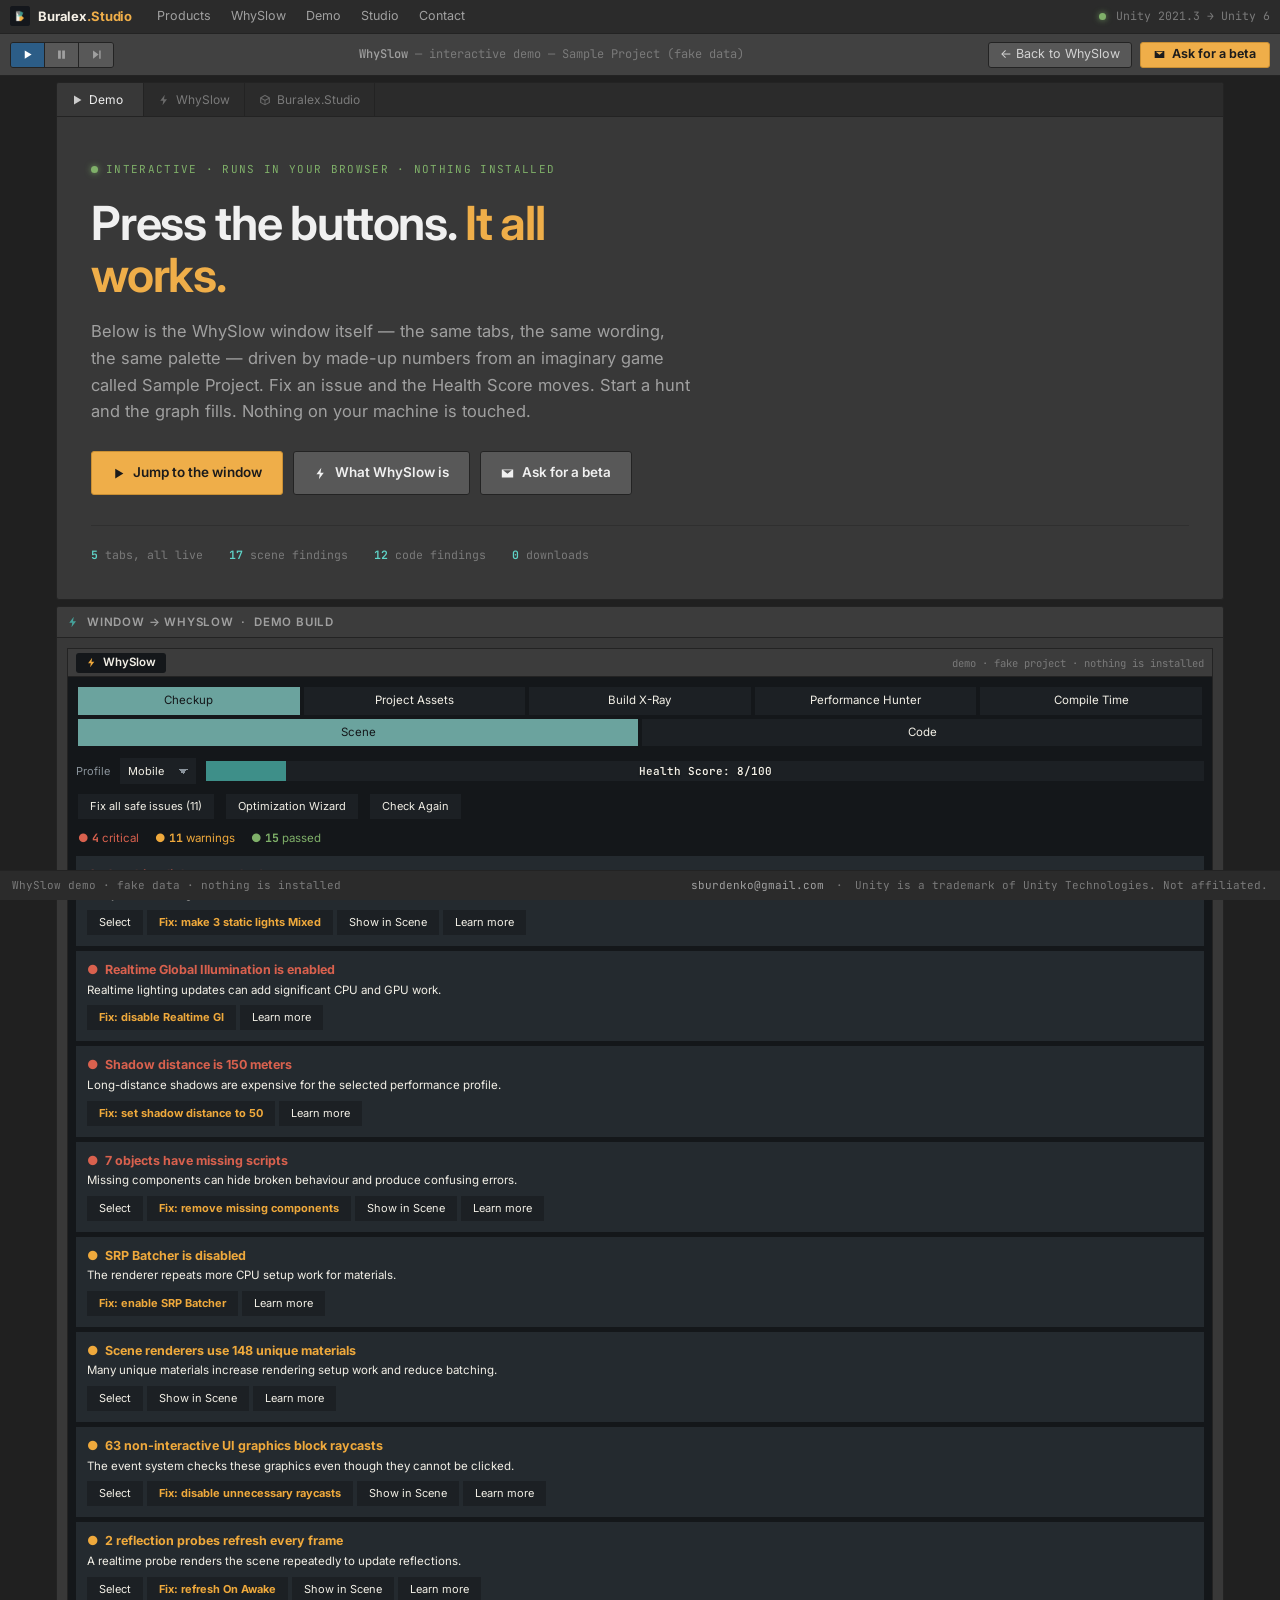
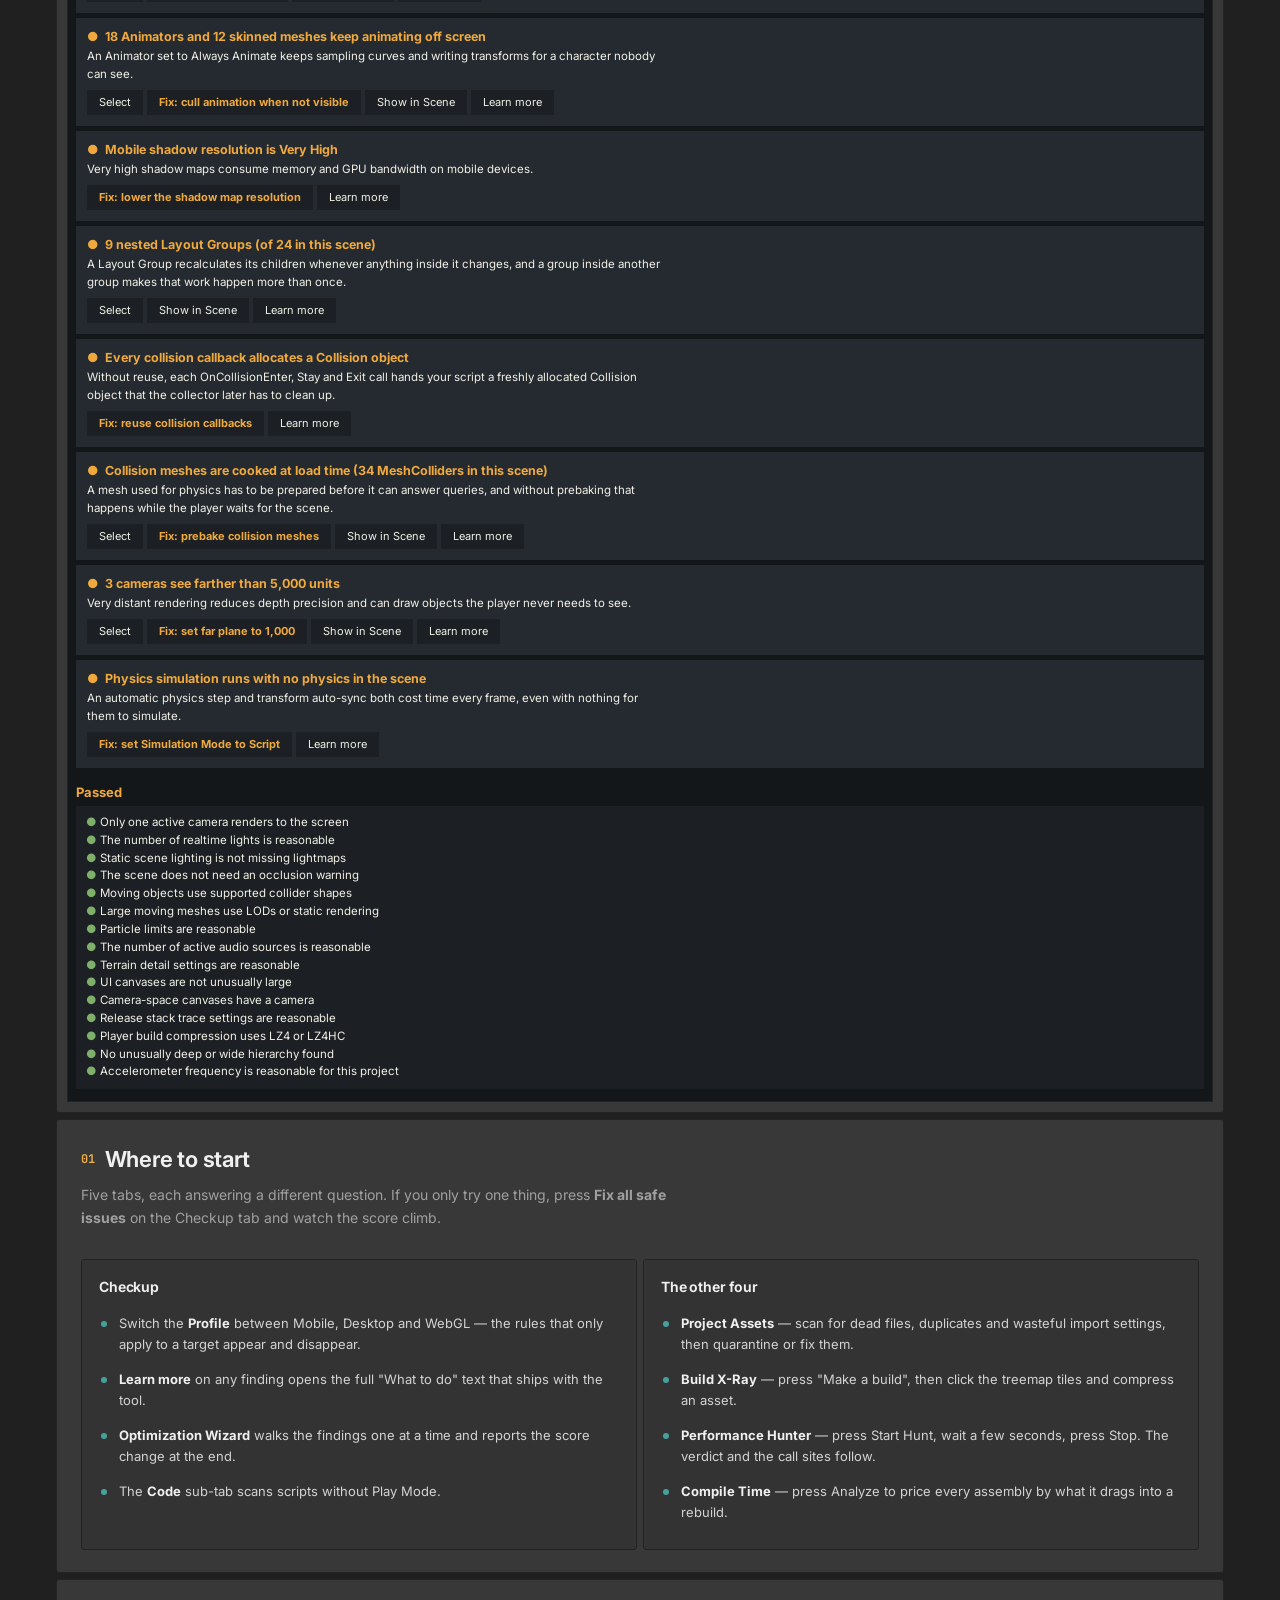
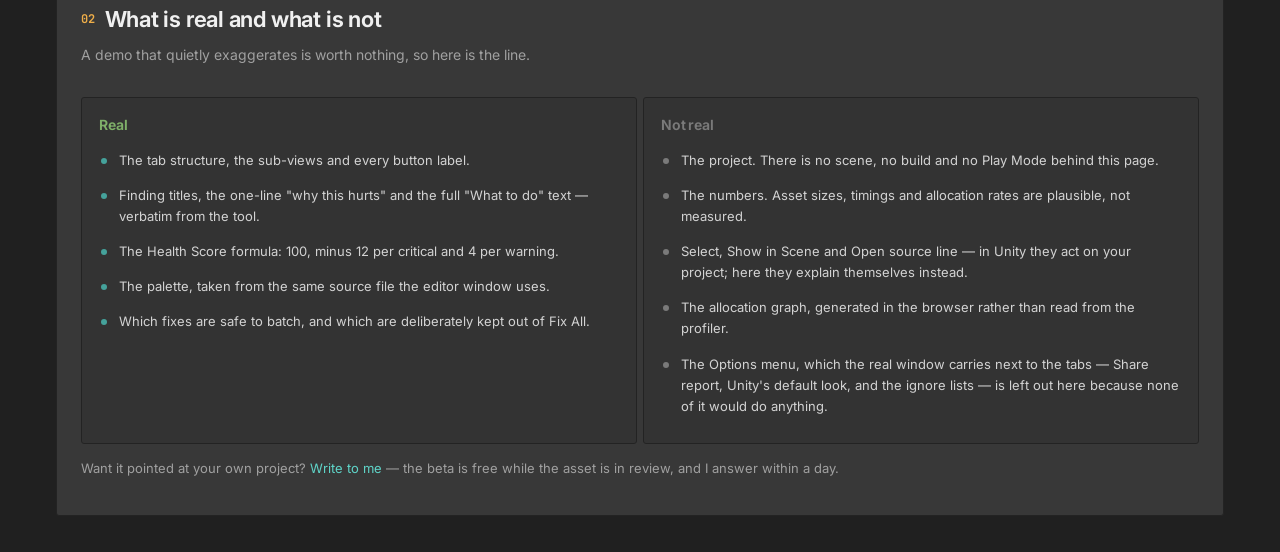
==== commit e48e619e: "fix: drop the Options menu from the demo, fix toast placement, align the site with the tool's five t" ====
--- a/demo.html
+++ b/demo.html
@@ -154,6 +154,7 @@
               <li>The numbers. Asset sizes, timings and allocation rates are plausible, not measured.</li>
               <li>Select, Show in Scene and Open source line — in Unity they act on your project; here they explain themselves instead.</li>
               <li>The allocation graph, generated in the browser rather than read from the profiler.</li>
+              <li>The Options menu, which the real window carries next to the tabs — Share report, Unity's default look, and the ignore lists — is left out here because none of it would do anything.</li>
             </ul>
           </div>
         </div>
--- a/assets/css/style.css
+++ b/assets/css/style.css
@@ -294,7 +294,7 @@
 
 .score { display: flex; align-items: center; gap: 12px; margin-bottom: 12px; }
 .score__bar { flex: 1; height: 12px; background: var(--u-darker); border: 1px solid var(--u-line); border-radius: 2px; overflow: hidden; }
-.score__fill { height: 100%; width: 68%; background: linear-gradient(90deg, var(--red), var(--amber)); }
+.score__fill { height: 100%; width: 52%; background: linear-gradient(90deg, var(--red), var(--amber)); }
 .score__val { font-family: var(--mono); font-size: 13px; color: var(--amber); font-weight: 700; }
 .score__label { font-size: 11.5px; color: var(--u-text-dim); }
 
--- a/assets/css/demo.css
+++ b/assets/css/demo.css
@@ -218,10 +218,12 @@
 
 /* ---------- toast / notification ---------- */
 
+/* Fixed to the viewport, not to the window: the demo window is taller than the
+   screen, so a toast anchored inside it lands wherever the reader is not. */
 .ws-toasts {
-  position: sticky; bottom: 8px; left: 0; right: 0;
+  position: fixed; bottom: calc(var(--status-h) + 10px); left: 0; right: 0; z-index: 40;
   display: flex; flex-direction: column; align-items: center; gap: 4px;
-  pointer-events: none; padding: 0 8px 8px;
+  pointer-events: none; padding: 0 10px;
 }
 .ws-toast {
   background: var(--raised-2); color: var(--cream);
